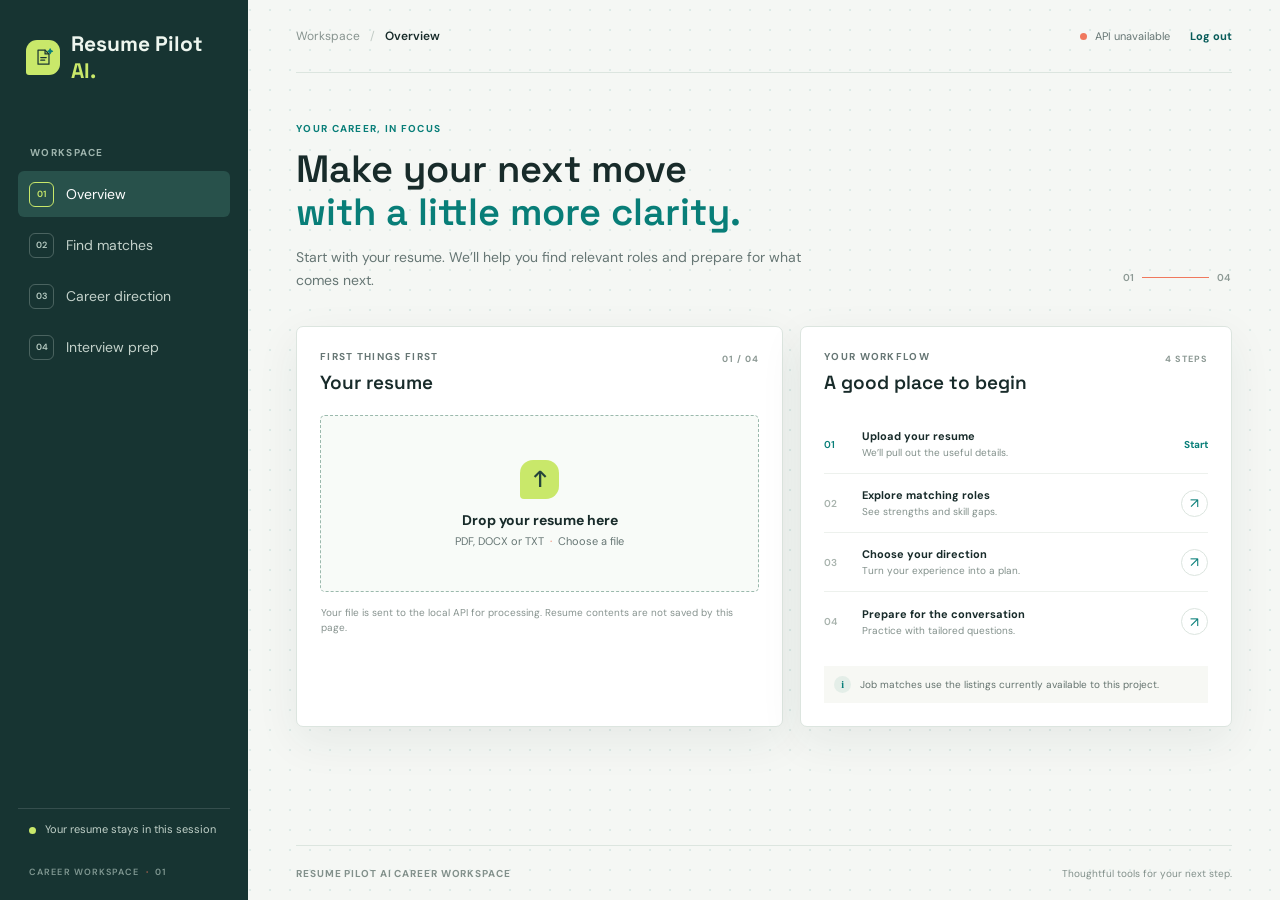
==== frontend/index.html @ a7bc48f3 "Initial commit: Resume Pilot AI" ====
<!DOCTYPE html>
<html lang="en">
<head>
    <meta charset="UTF-8">
    <meta name="viewport" content="width=device-width, initial-scale=1.0">
    <meta name="theme-color" content="#f5f7f4">
    <title>Resume Pilot AI | Career workspace</title>
    <link rel="preconnect" href="https://fonts.googleapis.com">
    <link rel="preconnect" href="https://fonts.gstatic.com" crossorigin>
    <link href="https://fonts.googleapis.com/css2?family=DM+Sans:wght@400;500;600;700&family=Space+Grotesk:wght@500;600;700&display=swap" rel="stylesheet">
    <link rel="stylesheet" href="styles.css">
    <script src="app.js" defer></script>
</head>
<body>
    <div class="app-shell">
        <aside class="sidebar" aria-label="Main navigation">
            <a class="brand" href="#overview" aria-label="Resume Pilot AI home">
                <span class="brand-mark" aria-hidden="true"><svg viewBox="0 0 32 32" fill="none"><path d="M9 6.5h9l5 5v13H9z"/><path d="M18 6.5v5h5M12.5 16h7M12.5 19.5h5"/><path class="logo-spark" d="m24.5 5 .9 2.1 2.1.9-2.1.9-.9 2.1-.9-2.1-2.1-.9 2.1-.9z"/></svg></span>
                <span class="brand-name">Resume Pilot <span class="brand-ai">AI</span><span>.</span></span>
            </a>
            <p class="nav-caption">WORKSPACE</p>
            <nav class="side-nav">
                <button class="nav-item active" data-view="overview" type="button"><span class="nav-icon">01</span>Overview</button>
                <button class="nav-item" data-view="jobs" type="button"><span class="nav-icon">02</span>Find matches</button>
                <button class="nav-item" data-view="career" type="button"><span class="nav-icon">03</span>Career direction</button>
                <button class="nav-item" data-view="interview" type="button"><span class="nav-icon">04</span>Interview prep</button>
            </nav>
            <div class="sidebar-bottom">
                <div class="privacy-note"><span class="privacy-dot"></span><span>Your resume stays in this session</span></div>
                <span class="sidebar-version">CAREER WORKSPACE <span>·</span> 01</span>
            </div>
        </aside>

        <main class="main-area">
            <header class="topbar">
                <div class="breadcrumb"><span>Workspace</span><span class="crumb-divider">/</span><strong id="currentSection">Overview</strong></div>
                <div class="topbar-right">
                    <span class="api-indicator" id="apiStatus" role="status"><span class="status-dot"></span>Checking API</span>
                    <div class="account-chip" id="accountChip" hidden><span class="account-avatar" id="accountAvatar" aria-hidden="true">G</span><span id="accountName"></span></div>
                    <button class="text-button logout-button" id="logoutButton" type="button">Log out</button>
                    <button class="text-button" id="clearResumeButton" type="button" hidden>Remove resume</button>
                </div>
            </header>
            <div class="content-wrap">
                <div class="alert" id="appAlert" role="alert" hidden></div>
                <section class="view active" id="view-overview" aria-labelledby="overviewTitle">
                    <div class="page-heading">
                        <div>
                            <p class="eyebrow">YOUR CAREER, IN FOCUS</p>
                            <h1 id="overviewTitle">Make your next move<br><span>with a little more clarity.</span></h1>
                            <p class="heading-copy">Start with your resume. We’ll help you find relevant roles and prepare for what comes next.</p>
                        </div>
                        <div class="heading-stamp" aria-hidden="true"><span>01</span><i></i><span>04</span></div>
                    </div>
                    <div class="overview-grid">
                        <section class="panel upload-panel" aria-labelledby="resumePanelTitle">
                            <div class="panel-heading">
                                <div><p class="eyebrow">FIRST THINGS FIRST</p><h2 id="resumePanelTitle">Your resume</h2></div>
                                <span class="step-index">01 / 04</span>
                            </div>
                            <label class="dropzone" id="uploadArea" for="fileInput">
                                <input type="file" id="fileInput" accept=".pdf,.docx,.txt,application/pdf,application/vnd.openxmlformats-officedocument.wordprocessingml.document,text/plain">
                                <span class="upload-symbol" aria-hidden="true">↑</span>
                                <span class="drop-title" id="uploadTitle">Drop your resume here</span>
                                <span class="drop-copy" id="uploadCopy">PDF, DOCX or TXT <span>·</span> Choose a file</span>
                            </label>
                            <div class="upload-progress" id="uploadProgress" hidden><span class="spinner" aria-hidden="true"></span><span id="uploadStatus">Reading your resume…</span></div>
                            <div class="profile-preview" id="profilePreview" hidden></div>
                            <p class="fine-print">Your file is sent to the local API for processing. Resume contents are not saved by this page.</p>
                        </section>
                        <section class="panel next-panel" aria-labelledby="nextPanelTitle">
                            <div class="panel-heading">
                                <div><p class="eyebrow">YOUR WORKFLOW</p><h2 id="nextPanelTitle">A good place to begin</h2></div>
                                <span class="step-index">4 STEPS</span>
                            </div>
                            <ol class="workflow-list">
                                <li class="workflow-item current"><span class="workflow-number">01</span><span><strong>Upload your resume</strong><small>We’ll pull out the useful details.</small></span><span class="workflow-state" id="resumeStepState">Start</span></li>
                                <li class="workflow-item"><span class="workflow-number">02</span><span><strong>Explore matching roles</strong><small>See strengths and skill gaps.</small></span><button class="inline-arrow" data-go="jobs" type="button" aria-label="Go to job matches">↗</button></li>
                                <li class="workflow-item"><span class="workflow-number">03</span><span><strong>Choose your direction</strong><small>Turn your experience into a plan.</small></span><button class="inline-arrow" data-go="career" type="button" aria-label="Go to career direction">↗</button></li>
                                <li class="workflow-item"><span class="workflow-number">04</span><span><strong>Prepare for the conversation</strong><small>Practice with tailored questions.</small></span><button class="inline-arrow" data-go="interview" type="button" aria-label="Go to interview preparation">↗</button></li>
                            </ol>
                            <div class="source-note"><span class="source-mark">i</span><span>Job matches use the listings currently available to this project.</span></div>
                        </section>
                    </div>
                </section>

                <section class="view" id="view-jobs" aria-labelledby="jobsTitle" hidden>
                    <div class="page-heading compact-heading"><div><p class="eyebrow">STEP 02 · OPPORTUNITIES</p><h1 id="jobsTitle">Find your next fit.</h1><p class="heading-copy">Compare roles by the strengths you bring and the skills you can build.</p></div></div>
                    <section class="panel search-panel" aria-label="Job search filters">
                        <div class="field-grid">
                            <label class="field"><span>Role or title</span><input id="jobTitle" type="text" placeholder="e.g. Backend Engineer"></label>
                            <label class="field"><span>Location</span><input id="location" type="text" placeholder="e.g. Remote or Toronto"></label>
                            <button class="button-primary" id="searchButton" type="button"><span>Search roles</span><span aria-hidden="true">→</span></button>
                        </div>
                    </section>
                    <div class="results-heading"><div><p class="eyebrow">MATCHED OPPORTUNITIES</p><h2 id="resultsTitle">Your matches</h2></div><span class="result-count" id="resultCount">Ready when you are</span></div>
                    <div class="jobs-list" id="jobsList"></div>
                    <div class="empty-state" id="jobsEmpty"><span class="empty-mark">02</span><p>Upload a resume to see how your experience lines up with available roles.</p></div>
                    <div class="loading-row" id="loadingJobs" hidden><span class="spinner"></span><span>Comparing your experience with available roles…</span></div>
                </section>

                <section class="view" id="view-career" aria-labelledby="careerTitle" hidden>
                    <div class="page-heading compact-heading"><div><p class="eyebrow">STEP 03 · DIRECTION</p><h1 id="careerTitle">Build on what you know.</h1><p class="heading-copy">Get practical next steps and a clearer view of possible career paths.</p></div><button class="button-primary" id="careerButton" type="button"><span>Generate guidance</span><span aria-hidden="true">→</span></button></div>
                    <div class="empty-state" id="careerEmpty"><span class="empty-mark">03</span><p>Upload a resume, then generate guidance tailored to your experience.</p></div>
                    <div class="loading-row" id="careerLoading" hidden><span class="spinner"></span><span>Preparing your career guidance…</span></div>
                    <div class="career-results" id="careerResults" hidden></div>
                </section>

                <section class="view" id="view-interview" aria-labelledby="interviewTitle" hidden>
                    <div class="page-heading compact-heading"><div><p class="eyebrow">STEP 04 · PREPARATION</p><h1 id="interviewTitle">Walk in prepared.</h1><p class="heading-copy">Practice role-specific questions and focus your preparation.</p></div></div>
                    <section class="panel interview-controls">
                        <label class="field"><span>Choose a matched role</span><select id="selectedJob"><option value="">Find matches first</option></select></label>
                        <button class="button-primary" id="interviewButton" type="button"><span>Build my prep</span><span aria-hidden="true">→</span></button>
                    </section>
                    <div class="empty-state" id="interviewEmpty"><span class="empty-mark">04</span><p>Find matching roles first, then choose one to build your interview prep.</p></div>
                    <div class="loading-row" id="interviewLoading" hidden><span class="spinner"></span><span>Putting your interview prep together…</span></div>
                    <div class="interview-results" id="interviewResults" hidden></div>
                </section>
            </div>
            <footer class="page-footer"><span>RESUME PILOT AI CAREER WORKSPACE</span><span>Thoughtful tools for your next step.</span></footer>
        </main>
    </div>
</body>
</html>
---- frontend/styles.css ----
:root {
    color-scheme: light;
    --ink: #182b2a;
    --muted: #667674;
    --line: #dce5df;
    --paper: #f5f7f4;
    --white: #fff;
    --teal: #087e78;
    --teal-dark: #075b59;
    --lime: #c9e86a;
    --coral: #f0785d;
    --soft-teal: #e3f2ee;
    --soft-coral: #fff0eb;
    --shadow: 0 14px 44px rgba(31, 57, 52, .07);
}

* { box-sizing: border-box; }
body {
    min-width: 320px;
    min-height: 100vh;
    margin: 0;
    color: var(--ink);
    background-color: var(--paper);
    background-image: radial-gradient(rgba(8, 126, 120, .10) .75px, transparent .75px);
    background-size: 20px 20px;
    font-family: "DM Sans", "Segoe UI", sans-serif;
    font-size: 14px;
}
button, input, select { font: inherit; }
button { color: inherit; }
button:focus-visible, input:focus-visible, select:focus-visible, a:focus-visible, .dropzone:focus-within { outline: 3px solid rgba(8, 126, 120, .28); outline-offset: 3px; }
[hidden] { display: none !important; }

.app-shell { min-height: 100vh; display: grid; grid-template-columns: 248px minmax(0, 1fr); }
.sidebar { position: sticky; top: 0; display: flex; flex-direction: column; height: 100vh; padding: 30px 18px 22px; background: #173432; color: #eef6ef; }
.brand { display: inline-flex; align-items: center; gap: 11px; width: fit-content; margin: 0 0 62px 8px; color: inherit; text-decoration: none; }
.brand-mark { display: grid; width: 35px; height: 35px; place-items: center; border-radius: 11px 11px 11px 3px; background: var(--lime); color: #1b3732; font: 700 21px "Space Grotesk", sans-serif; }
.brand-mark svg { width: 25px; height: 25px; stroke: #1b3732; stroke-linecap: round; stroke-linejoin: round; stroke-width: 1.6; }
.brand-mark .logo-spark { fill: var(--teal); stroke: var(--teal); }
.brand-name { font: 700 21px "Space Grotesk", sans-serif; letter-spacing: 0; }
.brand-name span { color: var(--lime); }
.nav-caption, .eyebrow { margin: 0; color: var(--muted); font-size: 10px; font-weight: 700; letter-spacing: 1.3px; }
.nav-caption { margin: 0 0 12px 12px; color: #9eb4ad; }
.side-nav { display: grid; gap: 5px; }
.nav-item { display: flex; align-items: center; gap: 12px; min-height: 46px; padding: 0 11px; border: 0; border-radius: 6px; background: transparent; color: #c3d1ca; text-align: left; cursor: pointer; transition: background .18s ease, color .18s ease; }
.nav-item:hover { background: rgba(255,255,255,.08); color: white; }
.nav-item.active { background: #28514b; color: white; }
.nav-icon { display: grid; width: 25px; height: 25px; place-items: center; border: 1px solid rgba(228, 240, 231, .25); border-radius: 6px; color: #b8ccc3; font: 600 9px "DM Sans", sans-serif; }
.nav-item.active .nav-icon { border-color: var(--lime); color: var(--lime); }
.sidebar-bottom { margin-top: auto; }
.privacy-note { display: flex; align-items: center; gap: 9px; padding: 13px 11px; border-top: 1px solid rgba(255,255,255,.13); color: #c0d0c8; font-size: 11px; line-height: 1.45; }
.privacy-dot, .status-dot { flex: 0 0 auto; width: 7px; height: 7px; border-radius: 50%; background: var(--lime); }
.sidebar-version { display: block; padding: 15px 11px 0; color: #809892; font-size: 9px; font-weight: 600; letter-spacing: 1.1px; }
.sidebar-version span { padding: 0 3px; color: var(--coral); }

.main-area { display: flex; min-width: 0; min-height: 100vh; flex-direction: column; padding: 0 48px; }
.topbar { display: flex; min-height: 73px; align-items: center; justify-content: space-between; border-bottom: 1px solid var(--line); }
.breadcrumb { display: flex; align-items: center; gap: 10px; color: #87938f; font-size: 12px; }
.breadcrumb strong { color: var(--ink); font-weight: 600; }
.crumb-divider { color: #c1cbc5; }
.topbar-right { display: flex; align-items: center; gap: 20px; }
.account-chip { display: inline-flex; align-items: center; gap: 8px; color: var(--muted); font-size: 10px; }
.account-avatar { display: grid; width: 27px; height: 27px; flex: 0 0 auto; place-items: center; border-radius: 50%; background: var(--soft-teal); color: var(--teal); font-size: 11px; font-weight: 700; }
.account-chip #accountName { max-width: 150px; overflow: hidden; text-overflow: ellipsis; white-space: nowrap; }
.api-indicator { display: inline-flex; align-items: center; gap: 8px; color: var(--muted); font-size: 11px; }
.api-indicator .status-dot { background: #dfaa43; }
.api-indicator.online .status-dot { background: #48a879; }
.api-indicator.offline .status-dot { background: var(--coral); }
.text-button { padding: 7px 0; border: 0; background: none; color: var(--teal-dark); font-size: 11px; font-weight: 700; cursor: pointer; }
.text-button:hover { text-decoration: underline; }
.content-wrap { width: min(1050px, 100%); flex: 1; margin: 0 auto; padding: 49px 0 55px; }
.page-heading { display: flex; align-items: flex-end; justify-content: space-between; gap: 25px; margin-bottom: 34px; }
.page-heading .eyebrow { margin-bottom: 13px; color: var(--teal); }
h1, h2, h3, p { margin-top: 0; }
h1 { margin-bottom: 12px; font: 600 38px/1.13 "Space Grotesk", sans-serif; letter-spacing: 0; }
.page-heading h1 span { color: var(--teal); }
.heading-copy { max-width: 530px; margin-bottom: 0; color: var(--muted); font-size: 14px; line-height: 1.65; }
.heading-stamp { display: flex; align-items: center; gap: 8px; padding: 0 2px 8px; color: #8c9994; font: 600 10px "DM Sans", sans-serif; }
.heading-stamp i { display: block; width: 67px; height: 1px; background: var(--coral); }
.overview-grid { display: grid; grid-template-columns: minmax(0, 1.06fr) minmax(330px, .94fr); gap: 17px; }
.panel { border: 1px solid var(--line); border-radius: 7px; background: var(--white); box-shadow: var(--shadow); }
.upload-panel, .next-panel { min-height: 340px; padding: 23px; }
.panel-heading { display: flex; align-items: flex-start; justify-content: space-between; gap: 12px; margin-bottom: 20px; }
.panel-heading .eyebrow { margin-bottom: 7px; }
.panel-heading h2, .results-heading h2 { margin: 0; font: 600 19px "Space Grotesk", sans-serif; }
.step-index { padding-top: 3px; color: #8c9994; font-size: 9px; font-weight: 700; letter-spacing: 1px; white-space: nowrap; }
.dropzone { display: flex; min-height: 177px; flex-direction: column; align-items: center; justify-content: center; padding: 20px; border: 1px dashed #9bb9ad; border-radius: 5px; background: #f8fbf8; text-align: center; cursor: pointer; transition: border-color .18s ease, background .18s ease; }
.dropzone:hover, .dropzone.dragover { border-color: var(--teal); background: var(--soft-teal); }
.dropzone input { position: absolute; width: 1px; height: 1px; overflow: hidden; clip: rect(0,0,0,0); white-space: nowrap; clip-path: inset(50%); }
.upload-symbol { display: grid; width: 39px; height: 39px; place-items: center; margin-bottom: 12px; border-radius: 13px 13px 13px 4px; background: var(--lime); color: #25443b; font: 500 23px "Space Grotesk", sans-serif; }
.drop-title { margin-bottom: 5px; font-weight: 700; }
.drop-copy { color: var(--muted); font-size: 11px; }
.drop-copy span { padding: 0 3px; color: var(--coral); }
.fine-print { margin: 13px 1px 0; color: #87938f; font-size: 10px; line-height: 1.5; }
.upload-progress { display: flex; align-items: center; gap: 11px; min-height: 40px; margin-top: 12px; color: var(--muted); font-size: 12px; }
.spinner { width: 17px; height: 17px; border: 2px solid #d9e8e1; border-top-color: var(--teal); border-radius: 50%; animation: spin .75s linear infinite; }
@keyframes spin { to { transform: rotate(360deg); } }
.profile-preview { margin-top: 15px; padding: 15px; border-left: 3px solid var(--teal); background: #f4f9f6; }
.profile-top { display: flex; justify-content: space-between; gap: 12px; align-items: flex-start; }
.profile-name { margin: 0 0 3px; font: 600 15px "Space Grotesk", sans-serif; }
.profile-meta { margin: 0; color: var(--muted); font-size: 11px; }
.profile-summary { margin: 10px 0 0; color: #4f625e; font-size: 11px; line-height: 1.5; }
.profile-skills, .tag-list { display: flex; flex-wrap: wrap; gap: 6px; margin-top: 11px; }
.skill-tag { display: inline-flex; min-height: 23px; align-items: center; padding: 3px 8px; border: 1px solid #d9e8e1; border-radius: 3px; background: var(--white); color: #38625a; font-size: 10px; }
.profile-clear { padding: 4px 0; border: 0; background: none; color: var(--teal); font-size: 10px; font-weight: 700; cursor: pointer; }
.workflow-list { display: grid; margin: 0; padding: 0; list-style: none; }
.workflow-item { display: grid; min-height: 59px; grid-template-columns: 28px minmax(0, 1fr) auto; align-items: center; gap: 10px; border-bottom: 1px solid #edf1ed; }
.workflow-item:last-child { border-bottom: 0; }
.workflow-number { color: #a8b3ad; font: 600 10px "DM Sans", sans-serif; }
.workflow-item.current .workflow-number { color: var(--teal); }
.workflow-item strong, .workflow-item small { display: block; }
.workflow-item strong { margin-bottom: 3px; font-size: 11px; font-weight: 700; }
.workflow-item small { color: #82908b; font-size: 10px; }
.workflow-state { color: var(--teal); font-size: 10px; font-weight: 700; }
.inline-arrow { width: 27px; height: 27px; border: 1px solid var(--line); border-radius: 50%; background: white; color: var(--teal); font-size: 14px; cursor: pointer; }
.inline-arrow:hover { border-color: var(--teal); background: var(--soft-teal); }
.source-note { display: flex; align-items: center; gap: 9px; margin-top: 15px; padding: 10px; background: #f7f8f4; color: #64736e; font-size: 10px; line-height: 1.4; }
.source-mark { display: grid; flex: 0 0 auto; width: 17px; height: 17px; place-items: center; border-radius: 50%; background: #e4eee8; color: var(--teal); font: 700 10px Georgia, serif; }

.compact-heading { align-items: center; margin-bottom: 26px; }
.compact-heading h1 { margin-bottom: 8px; font-size: 33px; }
.search-panel { padding: 18px; }
.field-grid { display: grid; grid-template-columns: minmax(0, 1fr) minmax(0, 1fr) auto; align-items: end; gap: 12px; }
.field { display: grid; gap: 7px; color: #435651; font-size: 11px; font-weight: 700; }
.field input, .field select { width: 100%; min-height: 42px; padding: 0 12px; border: 1px solid var(--line); border-radius: 4px; background: white; color: var(--ink); font-size: 12px; font-weight: 400; }
.field input::placeholder { color: #a3ada8; }
.field input:focus, .field select:focus { border-color: var(--teal); outline: 2px solid rgba(8,126,120,.12); }
.button-primary { display: inline-flex; min-height: 42px; align-items: center; justify-content: center; gap: 19px; padding: 0 16px; border: 0; border-radius: 4px; background: var(--teal); color: white; font-size: 11px; font-weight: 700; cursor: pointer; transition: background .18s ease, transform .18s ease; }
.button-primary:hover { transform: translateY(-1px); background: var(--teal-dark); }
.button-primary:disabled { cursor: wait; opacity: .68; transform: none; }
.results-heading { display: flex; align-items: flex-end; justify-content: space-between; gap: 14px; margin: 29px 0 14px; }
.results-heading .eyebrow { margin-bottom: 6px; }
.results-heading h2 { font-size: 20px; }
.result-count { color: var(--muted); font-size: 11px; }
.jobs-list { display: grid; gap: 10px; }
.job-card { display: grid; grid-template-columns: minmax(0, 1fr) auto; gap: 15px; padding: 19px 20px; border: 1px solid var(--line); border-radius: 5px; background: white; box-shadow: 0 6px 20px rgba(31,57,52,.035); }
.job-card-main { min-width: 0; }
.job-title { margin: 0 0 5px; font: 600 17px "Space Grotesk", sans-serif; }
.job-meta { display: flex; flex-wrap: wrap; gap: 6px 13px; color: var(--muted); font-size: 11px; }
.job-reasoning { margin: 12px 0 0; color: #50635e; font-size: 11px; line-height: 1.55; }
.match-chip { align-self: start; min-width: 74px; padding: 8px; border: 1px solid #d5e9d7; border-radius: 4px; background: #f1f8ec; color: #34704d; text-align: center; }
.match-chip strong { display: block; font: 600 18px "Space Grotesk", sans-serif; }
.match-chip span { display: block; margin-top: 2px; font-size: 8px; font-weight: 700; letter-spacing: .7px; }
.job-details { grid-column: 1 / -1; display: grid; grid-template-columns: 1fr 1fr; gap: 10px 20px; padding-top: 12px; border-top: 1px solid #edf1ed; }
.detail-label { margin-bottom: 5px; color: #7b8984; font-size: 9px; font-weight: 700; letter-spacing: .7px; }
.job-action { grid-column: 1 / -1; justify-self: start; color: var(--teal); font-size: 10px; font-weight: 700; text-decoration: none; }
.job-action:hover { text-decoration: underline; }
.empty-state { display: flex; min-height: 150px; align-items: center; gap: 18px; padding: 25px; border: 1px dashed #c7d6cd; border-radius: 5px; background: rgba(255,255,255,.65); color: var(--muted); }
.empty-state p { max-width: 450px; margin: 0; font-size: 12px; line-height: 1.6; }
.empty-mark { display: grid; flex: 0 0 auto; width: 39px; height: 39px; place-items: center; border-radius: 12px 12px 12px 3px; background: var(--soft-teal); color: var(--teal); font: 600 12px "Space Grotesk", sans-serif; }
.loading-row { display: flex; align-items: center; gap: 11px; padding: 24px 8px; color: var(--muted); font-size: 12px; }
.alert { margin: 0 0 20px; padding: 12px 15px; border: 1px solid #f2c3b7; border-radius: 4px; background: var(--soft-coral); color: #934c3a; font-size: 12px; line-height: 1.5; }
.career-results, .interview-results { display: grid; gap: 13px; margin-top: 20px; }
.result-panel { padding: 21px; border: 1px solid var(--line); border-radius: 5px; background: white; }
.result-panel h2 { margin: 0 0 15px; font: 600 17px "Space Grotesk", sans-serif; }
.result-panel h3 { margin: 0 0 7px; font-size: 13px; }
.result-panel p { margin: 0; color: var(--muted); font-size: 11px; line-height: 1.6; }
.career-grid { display: grid; grid-template-columns: 1.2fr .8fr; gap: 13px; }
.plain-list { display: grid; gap: 9px; margin: 0; padding: 0; list-style: none; }
.plain-list li { position: relative; padding-left: 15px; color: #52645f; font-size: 11px; line-height: 1.55; }
.plain-list li::before { position: absolute; top: 2px; left: 0; color: var(--coral); content: "•"; font-size: 14px; }
.career-path { padding: 13px 0; border-top: 1px solid #edf1ed; }
.career-path:first-of-type { padding-top: 0; border-top: 0; }
.career-path .path-time { margin-bottom: 5px; color: var(--teal); font-size: 10px; font-weight: 700; }
.insight-grid { display: grid; grid-template-columns: repeat(3, 1fr); gap: 10px; }
.insight { min-height: 82px; padding: 13px; background: #f5f8f4; }
.insight span { display: block; margin-bottom: 7px; color: #81908a; font-size: 9px; font-weight: 700; letter-spacing: .5px; }
.insight strong { color: var(--ink); font: 600 13px "Space Grotesk", sans-serif; }
.interview-controls { display: flex; align-items: end; gap: 13px; padding: 17px; }
.interview-controls .field { width: min(460px, 100%); }
.question-list { display: grid; gap: 9px; }
.question-item { padding: 12px 13px; border-left: 2px solid var(--teal); background: #f5f8f5; }
.question-item strong { display: block; margin-bottom: 5px; font-size: 11px; line-height: 1.5; }
.question-item p { font-size: 10px; }
.tip-layout { display: grid; grid-template-columns: 1fr 1fr; gap: 13px; }
.page-footer { display: flex; min-height: 55px; align-items: center; justify-content: space-between; gap: 15px; border-top: 1px solid var(--line); color: #82908b; font-size: 10px; }
.page-footer span:first-child { font-weight: 700; letter-spacing: .9px; }
.view { animation: rise-in .22s ease both; }
@keyframes rise-in { from { opacity: 0; transform: translateY(5px); } to { opacity: 1; transform: translateY(0); } }

@media (max-width: 980px) {
    .main-area { padding: 0 28px; }
    .overview-grid { grid-template-columns: 1fr; }
    .upload-panel, .next-panel { min-height: auto; }
}

@media (max-width: 700px) {
    .app-shell { display: block; }
    .sidebar { position: static; width: 100%; height: auto; padding: 13px 14px 0; }
    .brand { margin: 0 0 12px 3px; }
    .nav-caption, .sidebar-bottom { display: none; }
    .side-nav { display: flex; gap: 4px; overflow-x: auto; padding: 0 0 10px; }
    .nav-item { min-width: max-content; min-height: 38px; gap: 7px; padding: 0 9px; font-size: 11px; }
    .nav-icon { width: 21px; height: 21px; font-size: 8px; }
    .main-area { min-height: calc(100vh - 111px); padding: 0 17px; }
    .topbar { min-height: 53px; }
    .topbar-right { gap: 10px; }
    .content-wrap { padding: 31px 0 35px; }
    .page-heading { margin-bottom: 23px; }
    h1 { font-size: 31px; }
    .heading-stamp { display: none; }
    .upload-panel, .next-panel { padding: 17px; }
    .field-grid { grid-template-columns: 1fr; }
    .field-grid .button-primary { justify-self: start; }
    .compact-heading { align-items: flex-start; flex-direction: column; }
    .compact-heading .button-primary { width: 100%; }
    .job-card { padding: 15px; }
    .job-title { font-size: 15px; }
    .job-details { grid-template-columns: 1fr; }
    .career-grid, .tip-layout { grid-template-columns: 1fr; }
    .insight-grid { grid-template-columns: 1fr; }
    .interview-controls { align-items: stretch; flex-direction: column; }
    .interview-controls .field { width: 100%; }
    .page-footer { align-items: flex-start; flex-direction: column; justify-content: center; padding: 12px 0; }
}

@media (prefers-reduced-motion: reduce) {
    *, *::before, *::after { scroll-behavior: auto !important; animation-duration: .01ms !important; animation-iteration-count: 1 !important; transition-duration: .01ms !important; }
}
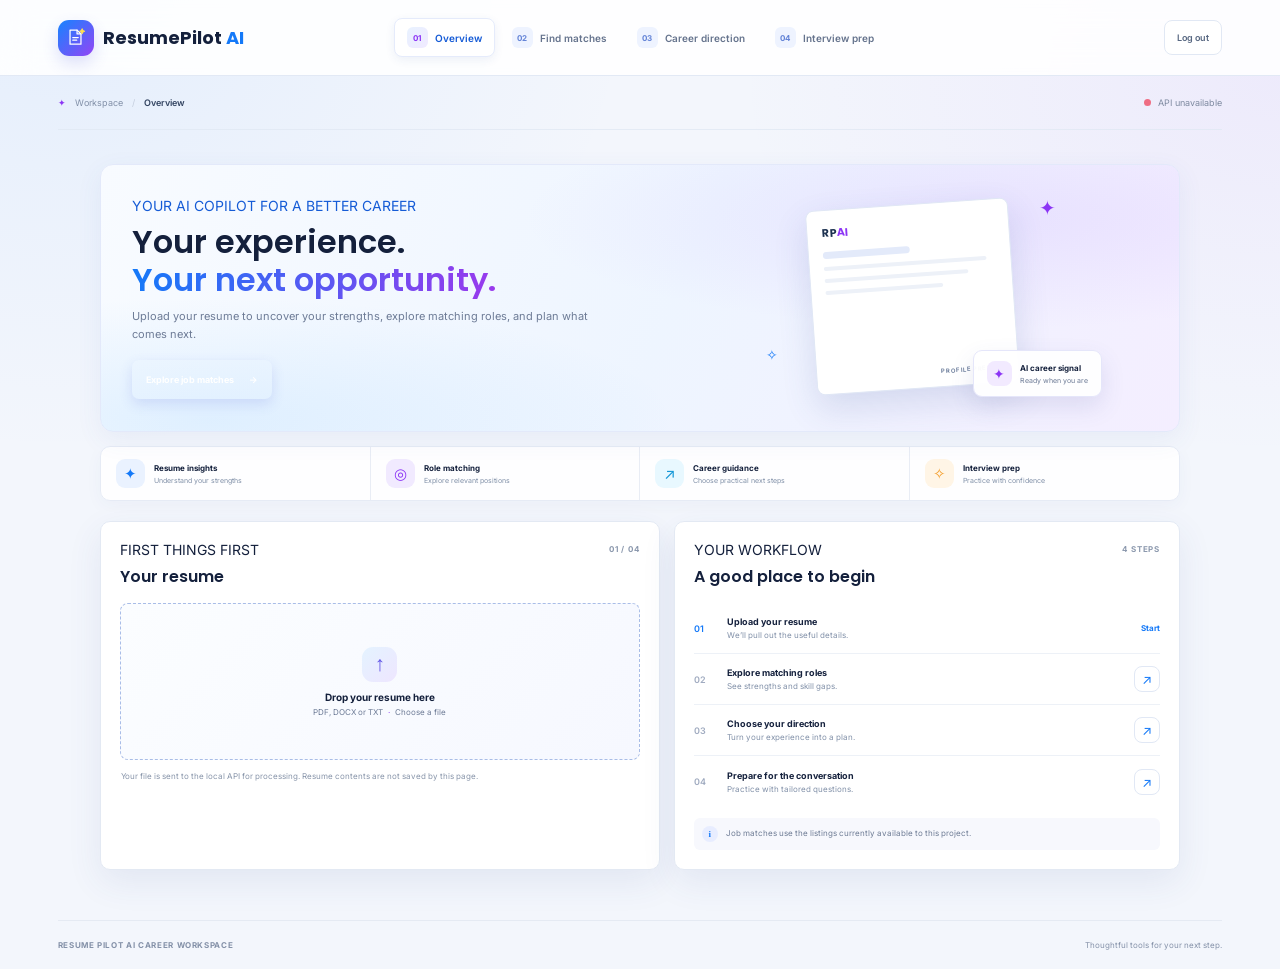
==== commit c3c4ba38: "Align ResumePilot login and dashboard design" ====
--- a/frontend/index.html
+++ b/frontend/index.html
@@ -7,50 +7,60 @@
     <title>Resume Pilot AI | Career workspace</title>
     <link rel="preconnect" href="https://fonts.googleapis.com">
     <link rel="preconnect" href="https://fonts.gstatic.com" crossorigin>
-    <link href="https://fonts.googleapis.com/css2?family=DM+Sans:wght@400;500;600;700&family=Space+Grotesk:wght@500;600;700&display=swap" rel="stylesheet">
+    <link href="https://fonts.googleapis.com/css2?family=Inter:wght@400;500;600;700&family=Poppins:wght@400;500;600;700&display=swap" rel="stylesheet">
     <link rel="stylesheet" href="styles.css">
     <script src="app.js" defer></script>
 </head>
 <body>
     <div class="app-shell">
-        <aside class="sidebar" aria-label="Main navigation">
+        <header class="site-header">
             <a class="brand" href="#overview" aria-label="Resume Pilot AI home">
                 <span class="brand-mark" aria-hidden="true"><svg viewBox="0 0 32 32" fill="none"><path d="M9 6.5h9l5 5v13H9z"/><path d="M18 6.5v5h5M12.5 16h7M12.5 19.5h5"/><path class="logo-spark" d="m24.5 5 .9 2.1 2.1.9-2.1.9-.9 2.1-.9-2.1-2.1-.9 2.1-.9z"/></svg></span>
-                <span class="brand-name">Resume Pilot <span class="brand-ai">AI</span><span>.</span></span>
+                <span class="brand-name">ResumePilot <span class="brand-ai">AI</span></span>
             </a>
-            <p class="nav-caption">WORKSPACE</p>
-            <nav class="side-nav">
+            <nav class="side-nav" aria-label="Workspace navigation">
                 <button class="nav-item active" data-view="overview" type="button"><span class="nav-icon">01</span>Overview</button>
                 <button class="nav-item" data-view="jobs" type="button"><span class="nav-icon">02</span>Find matches</button>
                 <button class="nav-item" data-view="career" type="button"><span class="nav-icon">03</span>Career direction</button>
                 <button class="nav-item" data-view="interview" type="button"><span class="nav-icon">04</span>Interview prep</button>
             </nav>
-            <div class="sidebar-bottom">
-                <div class="privacy-note"><span class="privacy-dot"></span><span>Your resume stays in this session</span></div>
-                <span class="sidebar-version">CAREER WORKSPACE <span>·</span> 01</span>
+            <div class="header-actions">
+                <div class="account-chip" id="accountChip" hidden><span class="account-avatar" id="accountAvatar" aria-hidden="true">G</span><span id="accountName"></span></div>
+                <button class="button-quiet" id="logoutButton" type="button">Log out</button>
             </div>
-        </aside>
+        </header>
 
         <main class="main-area">
             <header class="topbar">
-                <div class="breadcrumb"><span>Workspace</span><span class="crumb-divider">/</span><strong id="currentSection">Overview</strong></div>
+                <div class="breadcrumb"><span class="breadcrumb-mark">✦</span><span>Workspace</span><span class="crumb-divider">/</span><strong id="currentSection">Overview</strong></div>
                 <div class="topbar-right">
                     <span class="api-indicator" id="apiStatus" role="status"><span class="status-dot"></span>Checking API</span>
-                    <div class="account-chip" id="accountChip" hidden><span class="account-avatar" id="accountAvatar" aria-hidden="true">G</span><span id="accountName"></span></div>
-                    <button class="text-button logout-button" id="logoutButton" type="button">Log out</button>
-                    <button class="text-button" id="clearResumeButton" type="button" hidden>Remove resume</button>
+                    <button class="button-quiet remove-resume" id="clearResumeButton" type="button" hidden>Remove resume</button>
                 </div>
             </header>
             <div class="content-wrap">
                 <div class="alert" id="appAlert" role="alert" hidden></div>
                 <section class="view active" id="view-overview" aria-labelledby="overviewTitle">
-                    <div class="page-heading">
-                        <div>
-                            <p class="eyebrow">YOUR CAREER, IN FOCUS</p>
-                            <h1 id="overviewTitle">Make your next move<br><span>with a little more clarity.</span></h1>
-                            <p class="heading-copy">Start with your resume. We’ll help you find relevant roles and prepare for what comes next.</p>
+                    <div class="dashboard-hero">
+                        <div class="page-heading">
+                            <div>
+                                <p class="eyebrow">YOUR AI COPILOT FOR A BETTER CAREER</p>
+                                <h1 id="overviewTitle">Your experience.<br><span>Your next opportunity.</span></h1>
+                                <p class="heading-copy">Upload your resume to uncover your strengths, explore matching roles, and plan what comes next.</p>
+                                <button class="button-primary" data-go="jobs" type="button"><span>Explore job matches</span><span aria-hidden="true">→</span></button>
+                            </div>
                         </div>
-                        <div class="heading-stamp" aria-hidden="true"><span>01</span><i></i><span>04</span></div>
+                        <div class="hero-resume-art" aria-hidden="true">
+                            <div class="hero-doc"><span class="hero-doc-brand">RP<span>AI</span></span><b></b><i></i><i></i><i></i><small>PROFILE PREVIEW</small></div>
+                            <div class="hero-spark hero-spark-one">✦</div><div class="hero-spark hero-spark-two">✧</div>
+                            <div class="hero-note"><span>✦</span><span><b>AI career signal</b><small>Ready when you are</small></span></div>
+                        </div>
+                    </div>
+                    <div class="workflow-stats" aria-label="Career tools">
+                        <div class="workflow-stat"><span class="stat-icon stat-blue">✦</span><span><strong>Resume insights</strong><small>Understand your strengths</small></span></div>
+                        <div class="workflow-stat"><span class="stat-icon stat-violet">◎</span><span><strong>Role matching</strong><small>Explore relevant positions</small></span></div>
+                        <div class="workflow-stat"><span class="stat-icon stat-cyan">↗</span><span><strong>Career guidance</strong><small>Choose practical next steps</small></span></div>
+                        <div class="workflow-stat"><span class="stat-icon stat-gold">✧</span><span><strong>Interview prep</strong><small>Practice with confidence</small></span></div>
                     </div>
                     <div class="overview-grid">
                         <section class="panel upload-panel" aria-labelledby="resumePanelTitle">
--- a/frontend/styles.css
+++ b/frontend/styles.css
@@ -1,17 +1,22 @@
 :root {
-    color-scheme: light;
-    --ink: #182b2a;
-    --muted: #667674;
-    --line: #dce5df;
-    --paper: #f5f7f4;
+    --ink: #14203c;
+    --muted: #6d7b96;
+    --line: #e2e9f5;
+    --paper: #f3f6fc;
     --white: #fff;
-    --teal: #087e78;
-    --teal-dark: #075b59;
-    --lime: #c9e86a;
-    --coral: #f0785d;
-    --soft-teal: #e3f2ee;
-    --soft-coral: #fff0eb;
-    --shadow: 0 14px 44px rgba(31, 57, 52, .07);
+    --blue: #1479f8;
+    --blue-deep: #155bd6;
+    --violet: #8c35f5;
+    --cyan: #4cc7ff;
+    --green: #16b984;
+    --coral: #ef6d83;
+    --soft-blue: #edf4ff;
+    --soft-violet: #f3edff;
+    --soft-green: #eaf9f2;
+    --soft-coral: #fff0f2;
+    --shadow: 0 12px 35px rgba(55, 80, 143, .09);
+    --display: "Poppins", "Segoe UI", sans-serif;
+    --body: "Inter", "Segoe UI", sans-serif;
 }
 
 * { box-sizing: border-box; }
@@ -20,200 +25,166 @@
     min-height: 100vh;
     margin: 0;
     color: var(--ink);
-    background-color: var(--paper);
-    background-image: radial-gradient(rgba(8, 126, 120, .10) .75px, transparent .75px);
-    background-size: 20px 20px;
-    font-family: "DM Sans", "Segoe UI", sans-serif;
+    background:
+        radial-gradient(ellipse at 5% 0%, rgba(85, 159, 255, .09), transparent 33%),
+        radial-gradient(ellipse at 100% 8%, rgba(170, 101, 244, .08), transparent 30%),
+        var(--paper);
+    font-family: var(--body);
     font-size: 14px;
 }
 button, input, select { font: inherit; }
 button { color: inherit; }
-button:focus-visible, input:focus-visible, select:focus-visible, a:focus-visible, .dropzone:focus-within { outline: 3px solid rgba(8, 126, 120, .28); outline-offset: 3px; }
+button:focus-visible, input:focus-visible, select:focus-visible, a:focus-visible, .dropzone:focus-within { outline: 3px solid rgba(65, 112, 245, .24); outline-offset: 3px; }
 [hidden] { display: none !important; }
 
-.app-shell { min-height: 100vh; display: grid; grid-template-columns: 248px minmax(0, 1fr); }
-.sidebar { position: sticky; top: 0; display: flex; flex-direction: column; height: 100vh; padding: 30px 18px 22px; background: #173432; color: #eef6ef; }
-.brand { display: inline-flex; align-items: center; gap: 11px; width: fit-content; margin: 0 0 62px 8px; color: inherit; text-decoration: none; }
-.brand-mark { display: grid; width: 35px; height: 35px; place-items: center; border-radius: 11px 11px 11px 3px; background: var(--lime); color: #1b3732; font: 700 21px "Space Grotesk", sans-serif; }
-.brand-mark svg { width: 25px; height: 25px; stroke: #1b3732; stroke-linecap: round; stroke-linejoin: round; stroke-width: 1.6; }
-.brand-mark .logo-spark { fill: var(--teal); stroke: var(--teal); }
-.brand-name { font: 700 21px "Space Grotesk", sans-serif; letter-spacing: 0; }
-.brand-name span { color: var(--lime); }
-.nav-caption, .eyebrow { margin: 0; color: var(--muted); font-size: 10px; font-weight: 700; letter-spacing: 1.3px; }
-.nav-caption { margin: 0 0 12px 12px; color: #9eb4ad; }
-.side-nav { display: grid; gap: 5px; }
-.nav-item { display: flex; align-items: center; gap: 12px; min-height: 46px; padding: 0 11px; border: 0; border-radius: 6px; background: transparent; color: #c3d1ca; text-align: left; cursor: pointer; transition: background .18s ease, color .18s ease; }
-.nav-item:hover { background: rgba(255,255,255,.08); color: white; }
-.nav-item.active { background: #28514b; color: white; }
-.nav-icon { display: grid; width: 25px; height: 25px; place-items: center; border: 1px solid rgba(228, 240, 231, .25); border-radius: 6px; color: #b8ccc3; font: 600 9px "DM Sans", sans-serif; }
-.nav-item.active .nav-icon { border-color: var(--lime); color: var(--lime); }
-.sidebar-bottom { margin-top: auto; }
-.privacy-note { display: flex; align-items: center; gap: 9px; padding: 13px 11px; border-top: 1px solid rgba(255,255,255,.13); color: #c0d0c8; font-size: 11px; line-height: 1.45; }
-.privacy-dot, .status-dot { flex: 0 0 auto; width: 7px; height: 7px; border-radius: 50%; background: var(--lime); }
-.sidebar-version { display: block; padding: 15px 11px 0; color: #809892; font-size: 9px; font-weight: 600; letter-spacing: 1.1px; }
-.sidebar-version span { padding: 0 3px; color: var(--coral); }
+.app-shell { min-height: 100vh; }
+.site-header { position: sticky; z-index: 10; top: 0; display: grid; min-height: 76px; grid-template-columns: minmax(190px, 1fr) auto minmax(190px, 1fr); align-items: center; gap: 24px; padding: 0 clamp(20px, 4.5vw, 68px); border-bottom: 1px solid rgba(222, 230, 244, .88); background: rgba(255,255,255,.88); backdrop-filter: blur(16px); }
+.brand { display: inline-flex; align-items: center; gap: 9px; width: fit-content; color: var(--ink); text-decoration: none; }
+.brand-mark { display: grid; width: 36px; height: 36px; flex: 0 0 auto; place-items: center; border-radius: 11px; background: linear-gradient(135deg, #1684ff, #9444f5); box-shadow: 0 7px 16px rgba(86, 93, 226, .2); }
+.brand-mark svg { width: 25px; height: 25px; stroke: white; stroke-linecap: round; stroke-linejoin: round; stroke-width: 1.6; }
+.brand-mark .logo-spark { fill: #ffdf50; stroke: #ffdf50; }
+.brand-name { white-space: nowrap; font: 700 18px var(--display); }
+.brand-name .brand-ai { color: var(--violet); }
+.brand-name > span:last-child { color: var(--blue); }
+.side-nav { display: flex; align-items: center; justify-content: center; gap: 4px; }
+.nav-item { display: inline-flex; min-height: 39px; align-items: center; gap: 7px; padding: 0 12px; border: 1px solid transparent; border-radius: 8px; background: transparent; color: #65738d; font-size: 10px; font-weight: 600; white-space: nowrap; cursor: pointer; transition: color .16s ease, background .16s ease, border-color .16s ease, box-shadow .16s ease; }
+.nav-item:hover { color: var(--blue-deep); background: #f5f8ff; }
+.nav-item.active { border-color: #e5ebfb; background: #fff; color: var(--blue-deep); box-shadow: 0 3px 10px rgba(44, 81, 159, .08); }
+.nav-icon { display: grid; width: 21px; height: 21px; place-items: center; border-radius: 6px; background: #eef3ff; color: #6484d7; font-size: 8px; font-weight: 700; }
+.nav-item.active .nav-icon { background: linear-gradient(135deg, #e8f2ff, #f0eaff); color: var(--violet); }
+.header-actions { display: flex; align-items: center; justify-content: flex-end; gap: 12px; }
+.account-chip { display: inline-flex; min-width: 0; align-items: center; gap: 7px; color: #5d6c86; font-size: 10px; }
+.account-avatar { display: grid; width: 29px; height: 29px; flex: 0 0 auto; place-items: center; border: 2px solid white; border-radius: 50%; background: linear-gradient(135deg, #98ceff, #a879fa); color: white; font-size: 10px; font-weight: 700; box-shadow: 0 0 0 1px #dce5f8; }
+.account-chip #accountName { max-width: 112px; overflow: hidden; text-overflow: ellipsis; white-space: nowrap; }
+.button-quiet { display: inline-flex; min-height: 35px; align-items: center; justify-content: center; padding: 0 12px; border: 1px solid #e1e8f4; border-radius: 8px; background: #fff; color: #576781; font-size: 9px; font-weight: 600; white-space: nowrap; cursor: pointer; transition: border-color .16s ease, color .16s ease, background .16s ease; }
+.button-quiet:hover { border-color: #b9c9ef; background: #f8faff; color: var(--blue-deep); }
+.main-area { width: min(1300px, 100%); min-height: calc(100vh - 76px); margin: 0 auto; padding: 0 clamp(20px, 4.5vw, 68px); }
+.topbar { display: flex; min-height: 54px; align-items: center; justify-content: space-between; border-bottom: 1px solid rgba(225, 232, 244, .78); }
+.breadcrumb { display: flex; align-items: center; gap: 9px; color: #8290a8; font-size: 9px; }
+.breadcrumb strong { color: #334461; font-weight: 600; }
+.breadcrumb-mark { color: var(--violet); }
+.crumb-divider { color: #c4cddd; }
+.topbar-right { display: flex; align-items: center; gap: 13px; }
+.api-indicator { display: inline-flex; align-items: center; gap: 7px; color: #7e8aa0; font-size: 9px; }
+.status-dot { flex: 0 0 auto; width: 7px; height: 7px; border-radius: 50%; background: #ebb34b; }
+.api-indicator.online .status-dot { background: var(--green); box-shadow: 0 0 0 3px rgba(22,185,132,.11); }
+.api-indicator.offline .status-dot { background: var(--coral); }
+.content-wrap { width: min(1080px, 100%); margin: 0 auto; padding: 34px 0 50px; }
+.page-heading { display: flex; align-items: flex-end; justify-content: space-between; gap: 25px; margin-bottom: 22px; }
+.page-heading .eyebrow { margin-bottom: 9px; color: var(--blue-deep); }
+h1, h2, h3, p { margin-top: 0; }
+h1 { margin-bottom: 9px; font: 600 31px/1.2 var(--display); letter-spacing: 0; }
+.heading-copy { max-width: 485px; margin-bottom: 0; color: var(--muted); font-size: 11px; line-height: 1.6; }
+.dashboard-hero { position: relative; display: grid; min-height: 264px; grid-template-columns: minmax(0, 1fr) minmax(260px, .8fr); align-items: center; gap: 20px; overflow: hidden; padding: 24px 31px; border: 1px solid #e3e9fa; border-radius: 13px; background: linear-gradient(112deg, #f8fbff 0%, #eef5ff 53%, #f4eeff 100%); box-shadow: 0 8px 27px rgba(64, 97, 171, .07); }
+.dashboard-hero::before { position: absolute; inset: 0; background: radial-gradient(ellipse at 82% 20%, rgba(163, 118, 255, .13), transparent 37%), radial-gradient(ellipse at 10% 96%, rgba(64, 169, 255, .12), transparent 34%); content: ""; pointer-events: none; }
+.dashboard-hero > * { position: relative; z-index: 1; }
+.dashboard-hero .page-heading { margin: 0; }
+.dashboard-hero h1 { font-size: 32px; }
+.dashboard-hero h1 span { color: transparent; background: linear-gradient(95deg, #1479f8, #9a39ed); background-clip: text; -webkit-background-clip: text; }
+.dashboard-hero .button-primary { margin-top: 17px; }
+.hero-resume-art { position: relative; justify-self: center; width: min(350px, 100%); height: 218px; }
+.hero-doc { position: absolute; top: 15px; left: 17%; width: 58%; height: 185px; padding: 14px; transform: rotate(-4deg); border: 1px solid #e0e7f5; border-radius: 8px; background: #fff; box-shadow: 0 14px 34px rgba(60, 87, 157, .16); }
+.hero-doc-brand { display: block; margin-bottom: 10px; color: #1c3150; font: 700 11px var(--display); }
+.hero-doc-brand span { color: var(--violet); }
+.hero-doc b { display: block; width: 50%; height: 7px; border-radius: 5px; background: #e3eafa; }
+.hero-doc i { display: block; width: 94%; height: 4px; margin-top: 8px; border-radius: 4px; background: #edf1f8; }
+.hero-doc i:nth-of-type(2) { width: 83%; }.hero-doc i:nth-of-type(3) { width: 68%; }
+.hero-doc small { position: absolute; right: 13px; bottom: 12px; color: #7787a3; font-size: 6px; font-weight: 700; letter-spacing: .6px; }
+.hero-note { position: absolute; right: 0; bottom: 10px; display: flex; align-items: center; gap: 8px; padding: 10px 13px; border: 1px solid #e5e6fa; border-radius: 9px; background: rgba(255,255,255,.96); box-shadow: 0 10px 23px rgba(70, 80, 151, .13); }
+.hero-note > span:first-child { display: grid; width: 25px; height: 25px; place-items: center; border-radius: 8px; background: #f2eaff; color: var(--violet); }
+.hero-note b, .hero-note small { display: block; }
+.hero-note b { font-size: 8px; }.hero-note small { margin-top: 3px; color: var(--muted); font-size: 7px; }
+.hero-spark { position: absolute; z-index: 2; color: var(--violet); animation: float-spark 3.5s ease-in-out infinite alternate; }
+.hero-spark-one { top: 7px; right: 13%; font-size: 20px; }.hero-spark-two { bottom: 44px; left: 4%; color: var(--blue); animation-delay: -2s; }
+@keyframes float-spark { to { transform: translateY(-6px) rotate(13deg); opacity: .55; } }
+.workflow-stats { display: grid; grid-template-columns: repeat(4, 1fr); margin: 14px 0 20px; border: 1px solid #e6ebf5; border-radius: 10px; background: rgba(255,255,255,.85); box-shadow: 0 5px 17px rgba(54, 79, 136, .04); }
+.workflow-stat { display: flex; min-width: 0; align-items: center; gap: 9px; padding: 12px 15px; border-right: 1px solid #e9edf5; }
+.workflow-stat:last-child { border-right: 0; }
+.stat-icon { display: grid; width: 29px; height: 29px; flex: 0 0 auto; place-items: center; border-radius: 9px; background: #eaf2ff; color: var(--blue); font-size: 15px; }
+.stat-violet { background: #f1eaff; color: var(--violet); }.stat-cyan { background: #e8f8ff; color: #1597d7; }.stat-gold { background: #fff5e6; color: #f39a23; }
+.workflow-stat strong, .workflow-stat small { display: block; overflow: hidden; text-overflow: ellipsis; white-space: nowrap; }
+.workflow-stat strong { margin-bottom: 3px; font-size: 8px; font-weight: 700; }.workflow-stat small { color: #8190a8; font-size: 7px; }
+.overview-grid { display: grid; grid-template-columns: minmax(0, 1.05fr) minmax(330px, .95fr); gap: 14px; }
+.panel { border: 1px solid #e3e9f3; border-radius: 10px; background: var(--white); box-shadow: var(--shadow); }
+.upload-panel, .next-panel { min-height: 300px; padding: 19px; }
+.panel-heading { display: flex; align-items: flex-start; justify-content: space-between; gap: 12px; margin-bottom: 14px; }
+.panel-heading .eyebrow { margin-bottom: 6px; }
+.panel-heading h2, .results-heading h2 { margin: 0; font: 600 16px var(--display); }
+.step-index { padding-top: 3px; color: #8b98ad; font-size: 8px; font-weight: 700; letter-spacing: .8px; white-space: nowrap; }
+.dropzone { display: flex; min-height: 157px; flex-direction: column; align-items: center; justify-content: center; padding: 17px; border: 1px dashed #a9bde7; border-radius: 8px; background: linear-gradient(135deg, #fbfdff, #f6f8ff); text-align: center; cursor: pointer; transition: border-color .18s ease, background .18s ease, transform .18s ease; }
+.dropzone:hover, .dropzone.dragover { transform: translateY(-1px); border-color: #687ff0; background: linear-gradient(135deg, #f4faff, #f5efff); }
+.dropzone input { position: absolute; width: 1px; height: 1px; overflow: hidden; clip: rect(0,0,0,0); white-space: nowrap; clip-path: inset(50%); }
+.upload-symbol { display: grid; width: 35px; height: 35px; place-items: center; margin-bottom: 9px; border-radius: 11px; background: linear-gradient(135deg, #e4f3ff, #eee6ff); color: #6559e7; font: 500 21px var(--display); }
+.drop-title { margin-bottom: 4px; font-size: 10px; font-weight: 700; }.drop-copy { color: var(--muted); font-size: 8px; }.drop-copy span { padding: 0 3px; color: var(--violet); }
+.fine-print { margin: 10px 1px 0; color: #8794a9; font-size: 8px; line-height: 1.5; }
+.upload-progress { display: flex; align-items: center; gap: 9px; min-height: 36px; margin-top: 10px; color: var(--muted); font-size: 10px; }
+.spinner { width: 16px; height: 16px; border: 2px solid #e0e8fa; border-top-color: var(--blue); border-radius: 50%; animation: spin .75s linear infinite; }
+@keyframes spin { to { transform: rotate(360deg); } }
+.profile-preview { margin-top: 12px; padding: 12px; border: 1px solid #e4e9fb; border-left: 3px solid var(--violet); border-radius: 7px; background: #f9faff; }
+.profile-top { display: flex; justify-content: space-between; gap: 10px; align-items: flex-start; }.profile-name { margin: 0 0 3px; font: 600 13px var(--display); }.profile-meta { margin: 0; color: var(--muted); font-size: 9px; }.profile-summary { margin: 8px 0 0; color: #52617d; font-size: 9px; line-height: 1.5; }
+.profile-skills, .tag-list { display: flex; flex-wrap: wrap; gap: 5px; margin-top: 9px; }
+.skill-tag { display: inline-flex; min-height: 20px; align-items: center; padding: 3px 7px; border: 1px solid #e2e8f6; border-radius: 5px; background: white; color: #536c9e; font-size: 8px; }
+.profile-clear { padding: 4px 0; border: 0; background: none; color: var(--blue-deep); font-size: 8px; font-weight: 700; cursor: pointer; }
+.workflow-list { display: grid; margin: 0; padding: 0; list-style: none; }
+.workflow-item { display: grid; min-height: 51px; grid-template-columns: 25px minmax(0, 1fr) auto; align-items: center; gap: 8px; border-bottom: 1px solid #edf1f7; }
+.workflow-item:last-child { border-bottom: 0; }.workflow-number { color: #a0abc0; font: 600 9px var(--body); }.workflow-item.current .workflow-number { color: var(--blue); }
+.workflow-item strong, .workflow-item small { display: block; }.workflow-item strong { margin-bottom: 3px; font-size: 9px; font-weight: 700; }.workflow-item small { color: #8190a8; font-size: 8px; }.workflow-state { color: var(--blue); font-size: 8px; font-weight: 700; }
+.inline-arrow { width: 26px; height: 26px; border: 1px solid #e1e8f5; border-radius: 8px; background: white; color: var(--blue); font-size: 13px; cursor: pointer; }.inline-arrow:hover { border-color: #bac9ef; background: #f4f7ff; }
+.source-note { display: flex; align-items: center; gap: 8px; margin-top: 11px; padding: 8px; border-radius: 6px; background: #f7f8fd; color: #6d7b94; font-size: 8px; line-height: 1.4; }.source-mark { display: grid; flex: 0 0 auto; width: 16px; height: 16px; place-items: center; border-radius: 50%; background: #e8edff; color: var(--blue); font: 700 9px Georgia, serif; }
 
-.main-area { display: flex; min-width: 0; min-height: 100vh; flex-direction: column; padding: 0 48px; }
-.topbar { display: flex; min-height: 73px; align-items: center; justify-content: space-between; border-bottom: 1px solid var(--line); }
-.breadcrumb { display: flex; align-items: center; gap: 10px; color: #87938f; font-size: 12px; }
-.breadcrumb strong { color: var(--ink); font-weight: 600; }
-.crumb-divider { color: #c1cbc5; }
-.topbar-right { display: flex; align-items: center; gap: 20px; }
-.account-chip { display: inline-flex; align-items: center; gap: 8px; color: var(--muted); font-size: 10px; }
-.account-avatar { display: grid; width: 27px; height: 27px; flex: 0 0 auto; place-items: center; border-radius: 50%; background: var(--soft-teal); color: var(--teal); font-size: 11px; font-weight: 700; }
-.account-chip #accountName { max-width: 150px; overflow: hidden; text-overflow: ellipsis; white-space: nowrap; }
-.api-indicator { display: inline-flex; align-items: center; gap: 8px; color: var(--muted); font-size: 11px; }
-.api-indicator .status-dot { background: #dfaa43; }
-.api-indicator.online .status-dot { background: #48a879; }
-.api-indicator.offline .status-dot { background: var(--coral); }
-.text-button { padding: 7px 0; border: 0; background: none; color: var(--teal-dark); font-size: 11px; font-weight: 700; cursor: pointer; }
-.text-button:hover { text-decoration: underline; }
-.content-wrap { width: min(1050px, 100%); flex: 1; margin: 0 auto; padding: 49px 0 55px; }
-.page-heading { display: flex; align-items: flex-end; justify-content: space-between; gap: 25px; margin-bottom: 34px; }
-.page-heading .eyebrow { margin-bottom: 13px; color: var(--teal); }
-h1, h2, h3, p { margin-top: 0; }
-h1 { margin-bottom: 12px; font: 600 38px/1.13 "Space Grotesk", sans-serif; letter-spacing: 0; }
-.page-heading h1 span { color: var(--teal); }
-.heading-copy { max-width: 530px; margin-bottom: 0; color: var(--muted); font-size: 14px; line-height: 1.65; }
-.heading-stamp { display: flex; align-items: center; gap: 8px; padding: 0 2px 8px; color: #8c9994; font: 600 10px "DM Sans", sans-serif; }
-.heading-stamp i { display: block; width: 67px; height: 1px; background: var(--coral); }
-.overview-grid { display: grid; grid-template-columns: minmax(0, 1.06fr) minmax(330px, .94fr); gap: 17px; }
-.panel { border: 1px solid var(--line); border-radius: 7px; background: var(--white); box-shadow: var(--shadow); }
-.upload-panel, .next-panel { min-height: 340px; padding: 23px; }
-.panel-heading { display: flex; align-items: flex-start; justify-content: space-between; gap: 12px; margin-bottom: 20px; }
-.panel-heading .eyebrow { margin-bottom: 7px; }
-.panel-heading h2, .results-heading h2 { margin: 0; font: 600 19px "Space Grotesk", sans-serif; }
-.step-index { padding-top: 3px; color: #8c9994; font-size: 9px; font-weight: 700; letter-spacing: 1px; white-space: nowrap; }
-.dropzone { display: flex; min-height: 177px; flex-direction: column; align-items: center; justify-content: center; padding: 20px; border: 1px dashed #9bb9ad; border-radius: 5px; background: #f8fbf8; text-align: center; cursor: pointer; transition: border-color .18s ease, background .18s ease; }
-.dropzone:hover, .dropzone.dragover { border-color: var(--teal); background: var(--soft-teal); }
-.dropzone input { position: absolute; width: 1px; height: 1px; overflow: hidden; clip: rect(0,0,0,0); white-space: nowrap; clip-path: inset(50%); }
-.upload-symbol { display: grid; width: 39px; height: 39px; place-items: center; margin-bottom: 12px; border-radius: 13px 13px 13px 4px; background: var(--lime); color: #25443b; font: 500 23px "Space Grotesk", sans-serif; }
-.drop-title { margin-bottom: 5px; font-weight: 700; }
-.drop-copy { color: var(--muted); font-size: 11px; }
-.drop-copy span { padding: 0 3px; color: var(--coral); }
-.fine-print { margin: 13px 1px 0; color: #87938f; font-size: 10px; line-height: 1.5; }
-.upload-progress { display: flex; align-items: center; gap: 11px; min-height: 40px; margin-top: 12px; color: var(--muted); font-size: 12px; }
-.spinner { width: 17px; height: 17px; border: 2px solid #d9e8e1; border-top-color: var(--teal); border-radius: 50%; animation: spin .75s linear infinite; }
-@keyframes spin { to { transform: rotate(360deg); } }
-.profile-preview { margin-top: 15px; padding: 15px; border-left: 3px solid var(--teal); background: #f4f9f6; }
-.profile-top { display: flex; justify-content: space-between; gap: 12px; align-items: flex-start; }
-.profile-name { margin: 0 0 3px; font: 600 15px "Space Grotesk", sans-serif; }
-.profile-meta { margin: 0; color: var(--muted); font-size: 11px; }
-.profile-summary { margin: 10px 0 0; color: #4f625e; font-size: 11px; line-height: 1.5; }
-.profile-skills, .tag-list { display: flex; flex-wrap: wrap; gap: 6px; margin-top: 11px; }
-.skill-tag { display: inline-flex; min-height: 23px; align-items: center; padding: 3px 8px; border: 1px solid #d9e8e1; border-radius: 3px; background: var(--white); color: #38625a; font-size: 10px; }
-.profile-clear { padding: 4px 0; border: 0; background: none; color: var(--teal); font-size: 10px; font-weight: 700; cursor: pointer; }
-.workflow-list { display: grid; margin: 0; padding: 0; list-style: none; }
-.workflow-item { display: grid; min-height: 59px; grid-template-columns: 28px minmax(0, 1fr) auto; align-items: center; gap: 10px; border-bottom: 1px solid #edf1ed; }
-.workflow-item:last-child { border-bottom: 0; }
-.workflow-number { color: #a8b3ad; font: 600 10px "DM Sans", sans-serif; }
-.workflow-item.current .workflow-number { color: var(--teal); }
-.workflow-item strong, .workflow-item small { display: block; }
-.workflow-item strong { margin-bottom: 3px; font-size: 11px; font-weight: 700; }
-.workflow-item small { color: #82908b; font-size: 10px; }
-.workflow-state { color: var(--teal); font-size: 10px; font-weight: 700; }
-.inline-arrow { width: 27px; height: 27px; border: 1px solid var(--line); border-radius: 50%; background: white; color: var(--teal); font-size: 14px; cursor: pointer; }
-.inline-arrow:hover { border-color: var(--teal); background: var(--soft-teal); }
-.source-note { display: flex; align-items: center; gap: 9px; margin-top: 15px; padding: 10px; background: #f7f8f4; color: #64736e; font-size: 10px; line-height: 1.4; }
-.source-mark { display: grid; flex: 0 0 auto; width: 17px; height: 17px; place-items: center; border-radius: 50%; background: #e4eee8; color: var(--teal); font: 700 10px Georgia, serif; }
+.compact-heading { align-items: center; margin-bottom: 20px; }.compact-heading h1 { margin-bottom: 7px; font-size: 27px; }.search-panel { padding: 15px; }
+.field-grid { display: grid; grid-template-columns: minmax(0, 1fr) minmax(0, 1fr) auto; align-items: end; gap: 10px; }.field { display: grid; gap: 6px; color: #4e5e7a; font-size: 9px; font-weight: 700; }
+.field input, .field select { width: 100%; min-height: 39px; padding: 0 10px; border: 1px solid var(--line); border-radius: 7px; background: white; color: var(--ink); font-size: 10px; font-weight: 400; }.field input::placeholder { color: #9ca8bc; }.field input:focus, .field select:focus { border-color: #829bee; outline: 3px solid rgba(74, 112, 239, .1); }
+.button-primary { display: inline-flex; min-height: 39px; align-items: center; justify-content: center; gap: 15px; padding: 0 14px; border: 0; border-radius: 7px; background: var(--pilot-gradient); color: white; font-size: 9px; font-weight: 700; cursor: pointer; box-shadow: 0 5px 13px rgba(77, 91, 220, .16); transition: background-position .18s ease, transform .18s ease, box-shadow .18s ease; }
+.button-primary:hover { transform: translateY(-1px); box-shadow: 0 8px 18px rgba(77, 91, 220, .22); }.button-primary:disabled { cursor: wait; opacity: .68; transform: none; }
+.results-heading { display: flex; align-items: flex-end; justify-content: space-between; gap: 12px; margin: 23px 0 12px; }.results-heading .eyebrow { margin-bottom: 5px; }.results-heading h2 { font-size: 17px; }.result-count { color: var(--muted); font-size: 9px; }
+.jobs-list { display: grid; gap: 9px; }.job-card { display: grid; grid-template-columns: minmax(0, 1fr) auto; gap: 13px; padding: 16px; border: 1px solid #e3e9f4; border-radius: 9px; background: white; box-shadow: 0 5px 19px rgba(55, 80, 143, .045); }
+.job-card-main { min-width: 0; }.job-title { margin: 0 0 5px; font: 600 14px var(--display); }.job-meta { display: flex; flex-wrap: wrap; gap: 5px 11px; color: var(--muted); font-size: 9px; }.job-reasoning { margin: 9px 0 0; color: #52617d; font-size: 9px; line-height: 1.5; }
+.match-chip { align-self: start; min-width: 66px; padding: 7px; border: 1px solid #d7f0e4; border-radius: 7px; background: var(--soft-green); color: #17885f; text-align: center; }.match-chip strong { display: block; font: 600 16px var(--display); }.match-chip span { display: block; margin-top: 2px; font-size: 7px; font-weight: 700; letter-spacing: .6px; }
+.job-details { grid-column: 1 / -1; display: grid; grid-template-columns: 1fr 1fr; gap: 9px 16px; padding-top: 10px; border-top: 1px solid #edf1f7; }.detail-label { margin-bottom: 4px; color: #7e8ba2; font-size: 7px; font-weight: 700; letter-spacing: .55px; }.job-action { grid-column: 1 / -1; justify-self: start; color: var(--blue-deep); font-size: 8px; font-weight: 700; text-decoration: none; }.job-action:hover { text-decoration: underline; }
+.empty-state { display: flex; min-height: 125px; align-items: center; gap: 15px; padding: 20px; border: 1px dashed #c6d4ee; border-radius: 9px; background: rgba(255,255,255,.75); color: var(--muted); }.empty-state p { max-width: 420px; margin: 0; font-size: 10px; line-height: 1.6; }.empty-mark { display: grid; width: 35px; height: 35px; flex: 0 0 auto; place-items: center; border-radius: 10px; background: linear-gradient(135deg, #e4f3ff, #efe6ff); color: #6559e7; font: 600 11px var(--display); }
+.loading-row { display: flex; align-items: center; gap: 9px; padding: 20px 7px; color: var(--muted); font-size: 10px; }.alert { margin: 0 0 15px; padding: 10px 13px; border: 1px solid #f2cbd3; border-radius: 7px; background: var(--soft-coral); color: #a3475a; font-size: 10px; line-height: 1.5; }
+.career-results, .interview-results { display: grid; gap: 11px; margin-top: 17px; }.result-panel { padding: 17px; border: 1px solid #e3e9f4; border-radius: 9px; background: white; box-shadow: 0 5px 19px rgba(55, 80, 143, .045); }.result-panel h2 { margin: 0 0 12px; font: 600 14px var(--display); }.result-panel h3 { margin: 0 0 6px; font-size: 10px; }.result-panel p { margin: 0; color: var(--muted); font-size: 9px; line-height: 1.55; }
+.career-grid { display: grid; grid-template-columns: 1.2fr .8fr; gap: 11px; }.plain-list { display: grid; gap: 8px; margin: 0; padding: 0; list-style: none; }.plain-list li { position: relative; padding-left: 13px; color: #52617d; font-size: 9px; line-height: 1.5; }.plain-list li::before { position: absolute; top: 2px; left: 0; color: var(--violet); content: "•"; font-size: 13px; }
+.career-path { padding: 11px 0; border-top: 1px solid #edf1f7; }.career-path:first-of-type { padding-top: 0; border-top: 0; }.career-path .path-time { margin-bottom: 4px; color: var(--blue-deep); font-size: 8px; font-weight: 700; }.insight-grid { display: grid; grid-template-columns: repeat(3, 1fr); gap: 8px; }.insight { min-height: 70px; padding: 11px; border-radius: 7px; background: linear-gradient(135deg, #f4f8ff, #faf7ff); }.insight span { display: block; margin-bottom: 6px; color: #7b89a2; font-size: 7px; font-weight: 700; letter-spacing: .4px; }.insight strong { color: var(--ink); font: 600 11px var(--display); }
+.interview-controls { display: flex; align-items: end; gap: 11px; padding: 14px; }.interview-controls .field { width: min(430px, 100%); }.question-list { display: grid; gap: 8px; }.question-item { padding: 10px 11px; border-left: 2px solid #7862ed; border-radius: 0 6px 6px 0; background: #f7f7ff; }.question-item strong { display: block; margin-bottom: 4px; font-size: 9px; line-height: 1.45; }.question-item p { font-size: 8px; }.tip-layout { display: grid; grid-template-columns: 1fr 1fr; gap: 11px; }
+.page-footer { display: flex; min-height: 49px; align-items: center; justify-content: space-between; gap: 12px; border-top: 1px solid #e5eaf3; color: #8491a8; font-size: 8px; }.page-footer span:first-child { font-weight: 700; letter-spacing: .65px; }.view { animation: view-rise .22s ease both; }@keyframes view-rise { from { opacity: 0; transform: translateY(4px); } to { opacity: 1; transform: translateY(0); } }
 
-.compact-heading { align-items: center; margin-bottom: 26px; }
-.compact-heading h1 { margin-bottom: 8px; font-size: 33px; }
-.search-panel { padding: 18px; }
-.field-grid { display: grid; grid-template-columns: minmax(0, 1fr) minmax(0, 1fr) auto; align-items: end; gap: 12px; }
-.field { display: grid; gap: 7px; color: #435651; font-size: 11px; font-weight: 700; }
-.field input, .field select { width: 100%; min-height: 42px; padding: 0 12px; border: 1px solid var(--line); border-radius: 4px; background: white; color: var(--ink); font-size: 12px; font-weight: 400; }
-.field input::placeholder { color: #a3ada8; }
-.field input:focus, .field select:focus { border-color: var(--teal); outline: 2px solid rgba(8,126,120,.12); }
-.button-primary { display: inline-flex; min-height: 42px; align-items: center; justify-content: center; gap: 19px; padding: 0 16px; border: 0; border-radius: 4px; background: var(--teal); color: white; font-size: 11px; font-weight: 700; cursor: pointer; transition: background .18s ease, transform .18s ease; }
-.button-primary:hover { transform: translateY(-1px); background: var(--teal-dark); }
-.button-primary:disabled { cursor: wait; opacity: .68; transform: none; }
-.results-heading { display: flex; align-items: flex-end; justify-content: space-between; gap: 14px; margin: 29px 0 14px; }
-.results-heading .eyebrow { margin-bottom: 6px; }
-.results-heading h2 { font-size: 20px; }
-.result-count { color: var(--muted); font-size: 11px; }
-.jobs-list { display: grid; gap: 10px; }
-.job-card { display: grid; grid-template-columns: minmax(0, 1fr) auto; gap: 15px; padding: 19px 20px; border: 1px solid var(--line); border-radius: 5px; background: white; box-shadow: 0 6px 20px rgba(31,57,52,.035); }
-.job-card-main { min-width: 0; }
-.job-title { margin: 0 0 5px; font: 600 17px "Space Grotesk", sans-serif; }
-.job-meta { display: flex; flex-wrap: wrap; gap: 6px 13px; color: var(--muted); font-size: 11px; }
-.job-reasoning { margin: 12px 0 0; color: #50635e; font-size: 11px; line-height: 1.55; }
-.match-chip { align-self: start; min-width: 74px; padding: 8px; border: 1px solid #d5e9d7; border-radius: 4px; background: #f1f8ec; color: #34704d; text-align: center; }
-.match-chip strong { display: block; font: 600 18px "Space Grotesk", sans-serif; }
-.match-chip span { display: block; margin-top: 2px; font-size: 8px; font-weight: 700; letter-spacing: .7px; }
-.job-details { grid-column: 1 / -1; display: grid; grid-template-columns: 1fr 1fr; gap: 10px 20px; padding-top: 12px; border-top: 1px solid #edf1ed; }
-.detail-label { margin-bottom: 5px; color: #7b8984; font-size: 9px; font-weight: 700; letter-spacing: .7px; }
-.job-action { grid-column: 1 / -1; justify-self: start; color: var(--teal); font-size: 10px; font-weight: 700; text-decoration: none; }
-.job-action:hover { text-decoration: underline; }
-.empty-state { display: flex; min-height: 150px; align-items: center; gap: 18px; padding: 25px; border: 1px dashed #c7d6cd; border-radius: 5px; background: rgba(255,255,255,.65); color: var(--muted); }
-.empty-state p { max-width: 450px; margin: 0; font-size: 12px; line-height: 1.6; }
-.empty-mark { display: grid; flex: 0 0 auto; width: 39px; height: 39px; place-items: center; border-radius: 12px 12px 12px 3px; background: var(--soft-teal); color: var(--teal); font: 600 12px "Space Grotesk", sans-serif; }
-.loading-row { display: flex; align-items: center; gap: 11px; padding: 24px 8px; color: var(--muted); font-size: 12px; }
-.alert { margin: 0 0 20px; padding: 12px 15px; border: 1px solid #f2c3b7; border-radius: 4px; background: var(--soft-coral); color: #934c3a; font-size: 12px; line-height: 1.5; }
-.career-results, .interview-results { display: grid; gap: 13px; margin-top: 20px; }
-.result-panel { padding: 21px; border: 1px solid var(--line); border-radius: 5px; background: white; }
-.result-panel h2 { margin: 0 0 15px; font: 600 17px "Space Grotesk", sans-serif; }
-.result-panel h3 { margin: 0 0 7px; font-size: 13px; }
-.result-panel p { margin: 0; color: var(--muted); font-size: 11px; line-height: 1.6; }
-.career-grid { display: grid; grid-template-columns: 1.2fr .8fr; gap: 13px; }
-.plain-list { display: grid; gap: 9px; margin: 0; padding: 0; list-style: none; }
-.plain-list li { position: relative; padding-left: 15px; color: #52645f; font-size: 11px; line-height: 1.55; }
-.plain-list li::before { position: absolute; top: 2px; left: 0; color: var(--coral); content: "•"; font-size: 14px; }
-.career-path { padding: 13px 0; border-top: 1px solid #edf1ed; }
-.career-path:first-of-type { padding-top: 0; border-top: 0; }
-.career-path .path-time { margin-bottom: 5px; color: var(--teal); font-size: 10px; font-weight: 700; }
-.insight-grid { display: grid; grid-template-columns: repeat(3, 1fr); gap: 10px; }
-.insight { min-height: 82px; padding: 13px; background: #f5f8f4; }
-.insight span { display: block; margin-bottom: 7px; color: #81908a; font-size: 9px; font-weight: 700; letter-spacing: .5px; }
-.insight strong { color: var(--ink); font: 600 13px "Space Grotesk", sans-serif; }
-.interview-controls { display: flex; align-items: end; gap: 13px; padding: 17px; }
-.interview-controls .field { width: min(460px, 100%); }
-.question-list { display: grid; gap: 9px; }
-.question-item { padding: 12px 13px; border-left: 2px solid var(--teal); background: #f5f8f5; }
-.question-item strong { display: block; margin-bottom: 5px; font-size: 11px; line-height: 1.5; }
-.question-item p { font-size: 10px; }
-.tip-layout { display: grid; grid-template-columns: 1fr 1fr; gap: 13px; }
-.page-footer { display: flex; min-height: 55px; align-items: center; justify-content: space-between; gap: 15px; border-top: 1px solid var(--line); color: #82908b; font-size: 10px; }
-.page-footer span:first-child { font-weight: 700; letter-spacing: .9px; }
-.view { animation: rise-in .22s ease both; }
-@keyframes rise-in { from { opacity: 0; transform: translateY(5px); } to { opacity: 1; transform: translateY(0); } }
-
-@media (max-width: 980px) {
-    .main-area { padding: 0 28px; }
-    .overview-grid { grid-template-columns: 1fr; }
-    .upload-panel, .next-panel { min-height: auto; }
+@media (max-width: 1020px) {
+    .site-header { grid-template-columns: minmax(165px, 1fr) auto minmax(130px, .7fr); gap: 10px; padding-right: 20px; padding-left: 20px; }
+    .nav-item { gap: 5px; padding: 0 8px; font-size: 9px; }.nav-icon { width: 19px; height: 19px; }
+    .main-area { padding-right: 24px; padding-left: 24px; }
+    .dashboard-hero { grid-template-columns: minmax(0, 1.1fr) minmax(230px, .9fr); }
+    .workflow-stat { padding-right: 10px; padding-left: 10px; }
 }
 
-@media (max-width: 700px) {
-    .app-shell { display: block; }
-    .sidebar { position: static; width: 100%; height: auto; padding: 13px 14px 0; }
-    .brand { margin: 0 0 12px 3px; }
-    .nav-caption, .sidebar-bottom { display: none; }
-    .side-nav { display: flex; gap: 4px; overflow-x: auto; padding: 0 0 10px; }
-    .nav-item { min-width: max-content; min-height: 38px; gap: 7px; padding: 0 9px; font-size: 11px; }
-    .nav-icon { width: 21px; height: 21px; font-size: 8px; }
-    .main-area { min-height: calc(100vh - 111px); padding: 0 17px; }
-    .topbar { min-height: 53px; }
-    .topbar-right { gap: 10px; }
-    .content-wrap { padding: 31px 0 35px; }
-    .page-heading { margin-bottom: 23px; }
-    h1 { font-size: 31px; }
-    .heading-stamp { display: none; }
-    .upload-panel, .next-panel { padding: 17px; }
-    .field-grid { grid-template-columns: 1fr; }
-    .field-grid .button-primary { justify-self: start; }
-    .compact-heading { align-items: flex-start; flex-direction: column; }
-    .compact-heading .button-primary { width: 100%; }
-    .job-card { padding: 15px; }
-    .job-title { font-size: 15px; }
-    .job-details { grid-template-columns: 1fr; }
-    .career-grid, .tip-layout { grid-template-columns: 1fr; }
-    .insight-grid { grid-template-columns: 1fr; }
-    .interview-controls { align-items: stretch; flex-direction: column; }
-    .interview-controls .field { width: 100%; }
-    .page-footer { align-items: flex-start; flex-direction: column; justify-content: center; padding: 12px 0; }
+@media (max-width: 760px) {
+    .site-header { position: static; grid-template-columns: 1fr auto; gap: 8px; padding: 12px 16px 0; }
+    .brand-name { font-size: 16px; }
+    .side-nav { grid-column: 1 / -1; grid-row: 2; justify-content: flex-start; overflow-x: auto; padding: 4px 0 10px; }
+    .nav-item { min-width: max-content; min-height: 34px; font-size: 9px; }
+    .header-actions { grid-column: 2; grid-row: 1; }
+    .account-chip #accountName { max-width: 86px; }
+    .button-quiet { min-height: 32px; padding: 0 9px; font-size: 8px; }
+    .main-area { min-height: calc(100vh - 112px); padding: 0 16px; }
+    .topbar { min-height: 43px; }.content-wrap { padding: 19px 0 28px; }
+    .dashboard-hero { min-height: 0; grid-template-columns: 1fr; gap: 8px; padding: 20px; }
+    .dashboard-hero h1 { font-size: 26px; }.dashboard-hero .heading-copy { font-size: 10px; }.dashboard-hero .button-primary { margin-top: 12px; }
+    .hero-resume-art { width: min(350px, 96%); height: 190px; margin: 0 auto; }
+    .workflow-stats { grid-template-columns: 1fr 1fr; }.workflow-stat { min-height: 55px; border-bottom: 1px solid #e9edf5; }.workflow-stat:nth-child(2) { border-right: 0; }.workflow-stat:nth-child(3), .workflow-stat:nth-child(4) { border-bottom: 0; }
+    .overview-grid { grid-template-columns: 1fr; }.upload-panel, .next-panel { min-height: auto; padding: 15px; }
+    .field-grid { grid-template-columns: 1fr; }.field-grid .button-primary { justify-self: stretch; }
+    .compact-heading { align-items: flex-start; flex-direction: column; }.compact-heading .button-primary { width: 100%; }
+    .job-card { padding: 13px; }.job-title { font-size: 12px; }.job-details { grid-template-columns: 1fr; }
+    .career-grid, .tip-layout { grid-template-columns: 1fr; }.insight-grid { grid-template-columns: 1fr; }
+    .interview-controls { align-items: stretch; flex-direction: column; }.interview-controls .field { width: 100%; }
+    .page-footer { align-items: flex-start; flex-direction: column; justify-content: center; padding: 11px 0; }
+}
+
+@media (max-width: 380px) {
+    .main-area { padding-right: 12px; padding-left: 12px; }.workflow-stats { grid-template-columns: 1fr; }.workflow-stat { border-right: 0; border-bottom: 1px solid #e9edf5 !important; }.workflow-stat:last-child { border-bottom: 0 !important; }
 }
 
 @media (prefers-reduced-motion: reduce) {
-    *, *::before, *::after { scroll-behavior: auto !important; animation-duration: .01ms !important; animation-iteration-count: 1 !important; transition-duration: .01ms !important; }
-}
+    *, *::before, *::after { animation-duration: .01ms !important; animation-iteration-count: 1 !important; scroll-behavior: auto !important; transition-duration: .01ms !important; }
+}
